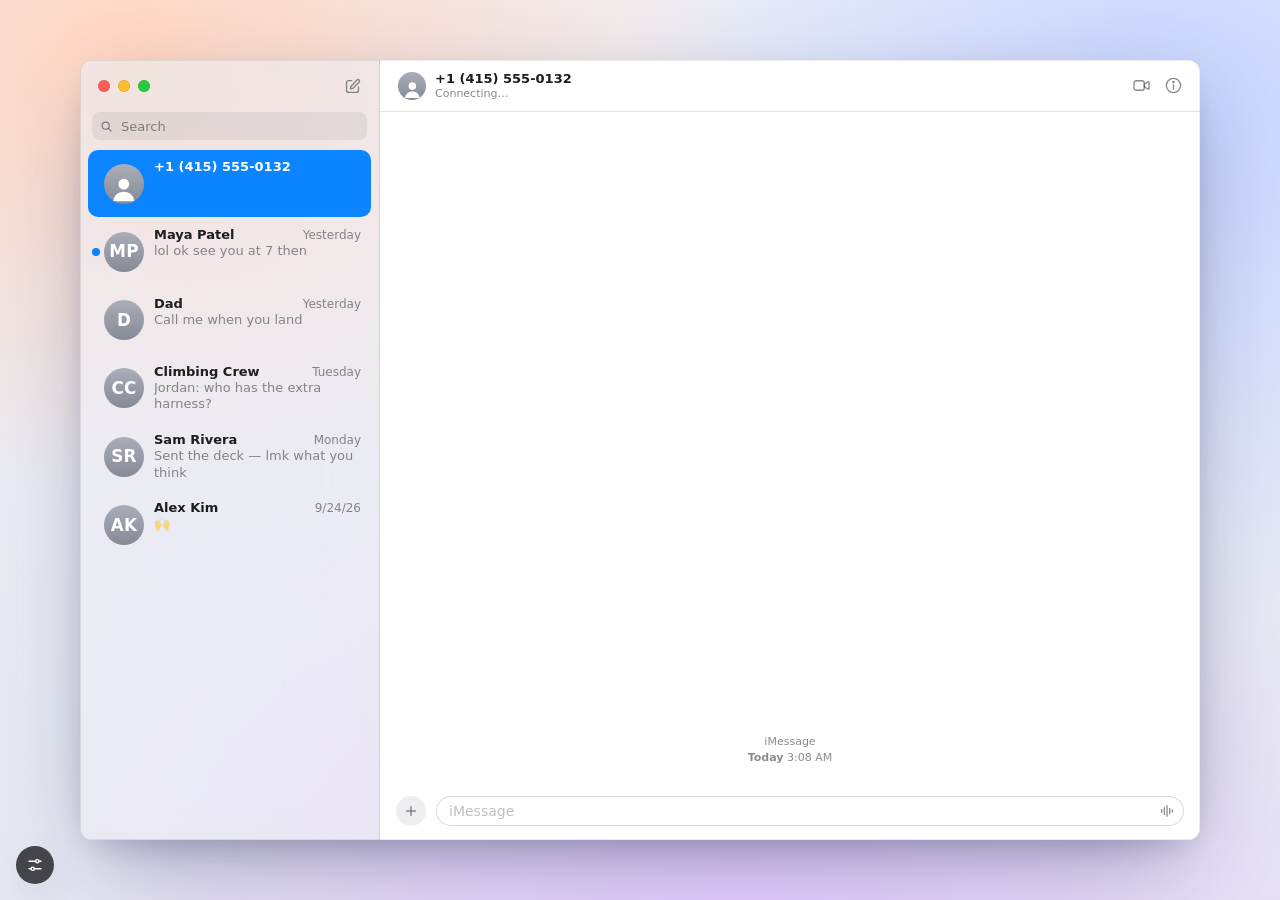
==== web/index.html @ 77796ddd "Add the backend, text chatbot and voice call A FastAPI server now owns the conversation; the page re" ====
<!doctype html>
<html lang="en">
<head>
<meta charset="utf-8">
<meta name="viewport" content="width=device-width, initial-scale=1, viewport-fit=cover, interactive-widget=resizes-content">
<meta name="theme-color" content="#f9f9f9" media="(prefers-color-scheme: light)">
<meta name="theme-color" content="#161618" media="(prefers-color-scheme: dark)">
<meta name="apple-mobile-web-app-capable" content="yes">
<title>Messages</title>
<link rel="stylesheet" href="styles.css">
</head>
<body data-layout="auto">

<svg xmlns="http://www.w3.org/2000/svg" style="display:none">
  <symbol id="i-search" viewBox="0 0 24 24" fill="none" stroke="currentColor" stroke-width="2.2" stroke-linecap="round"><circle cx="10.5" cy="10.5" r="6.5"/><path d="M15.5 15.5 20.5 20.5"/></symbol>
  <symbol id="i-compose" viewBox="0 0 24 24" fill="none" stroke="currentColor" stroke-width="1.7" stroke-linecap="round" stroke-linejoin="round"><path d="M11 4.5H7A2.5 2.5 0 0 0 4.5 7v10A2.5 2.5 0 0 0 7 19.5h10a2.5 2.5 0 0 0 2.5-2.5v-4"/><path d="M17.6 3.9a1.9 1.9 0 0 1 2.7 2.7l-7.6 7.6-3.4.8.8-3.4z"/></symbol>
  <symbol id="i-video" viewBox="0 0 24 24" fill="none" stroke="currentColor" stroke-width="1.7" stroke-linejoin="round"><rect x="2.5" y="6" width="13" height="12" rx="3"/><path d="M15.5 10.4l4.8-2.9c.5-.3 1.2.1 1.2.7v7.6c0 .6-.7 1-1.2.7l-4.8-2.9z"/></symbol>
  <symbol id="i-info" viewBox="0 0 24 24" fill="none" stroke="currentColor" stroke-width="1.7" stroke-linecap="round"><circle cx="12" cy="12" r="9"/><path d="M12 11v5.5"/><circle cx="12" cy="7.7" r=".7" fill="currentColor"/></symbol>
  <symbol id="i-plus" viewBox="0 0 24 24" fill="none" stroke="currentColor" stroke-width="2.2" stroke-linecap="round"><path d="M12 5.5v13M5.5 12h13"/></symbol>
  <symbol id="i-arrow-up" viewBox="0 0 24 24" fill="none" stroke="currentColor" stroke-width="2.8" stroke-linecap="round" stroke-linejoin="round"><path d="M12 19V5.5M6.5 11 12 5.5 17.5 11"/></symbol>
  <symbol id="i-wave" viewBox="0 0 24 24" fill="none" stroke="currentColor" stroke-width="2" stroke-linecap="round"><path d="M4 10v4M8 7v10M12 4v16M16 8v8M20 10.5v3"/></symbol>
  <symbol id="i-mic" viewBox="0 0 24 24" fill="none" stroke="currentColor" stroke-width="1.9" stroke-linecap="round"><rect x="9" y="3" width="6" height="11.5" rx="3"/><path d="M5.5 11.5a6.5 6.5 0 0 0 13 0M12 18v3"/></symbol>
  <symbol id="i-mic-off" viewBox="0 0 24 24" fill="none" stroke="currentColor" stroke-width="1.9" stroke-linecap="round"><rect x="9" y="3" width="6" height="11.5" rx="3"/><path d="M5.5 11.5a6.5 6.5 0 0 0 13 0M12 18v3M4 3.5l16 17"/></symbol>
  <symbol id="i-chev-left" viewBox="0 0 24 24" fill="none" stroke="currentColor" stroke-width="2.6" stroke-linecap="round" stroke-linejoin="round"><path d="M15 4.5 7.5 12l7.5 7.5"/></symbol>
  <symbol id="i-chev-right" viewBox="0 0 24 24" fill="none" stroke="currentColor" stroke-width="3" stroke-linecap="round" stroke-linejoin="round"><path d="M9 5l7 7-7 7"/></symbol>
  <symbol id="i-chev-down" viewBox="0 0 24 24" fill="none" stroke="currentColor" stroke-width="2.6" stroke-linecap="round" stroke-linejoin="round"><path d="M5 9l7 7 7-7"/></symbol>
  <symbol id="i-phone" viewBox="0 0 24 24" fill="currentColor"><path d="M6.62 10.79a15.05 15.05 0 0 0 6.59 6.59l2.2-2.2a1 1 0 0 1 1.02-.24c1.12.37 2.33.57 3.57.57a1 1 0 0 1 1 1V20a1 1 0 0 1-1 1C10.61 21 3 13.39 3 4a1 1 0 0 1 1-1h3.5a1 1 0 0 1 1 1c0 1.25.2 2.45.57 3.57a1 1 0 0 1-.25 1.02l-2.2 2.2z"/></symbol>
  <symbol id="i-person" viewBox="0 0 24 24" fill="currentColor"><circle cx="12" cy="8.2" r="4.4"/><path d="M3.5 22c.4-4.6 4-7.6 8.5-7.6s8.1 3 8.5 7.6z"/></symbol>
  <symbol id="i-keypad" viewBox="0 0 24 24" fill="currentColor"><circle cx="6" cy="4.5" r="1.7"/><circle cx="12" cy="4.5" r="1.7"/><circle cx="18" cy="4.5" r="1.7"/><circle cx="6" cy="10" r="1.7"/><circle cx="12" cy="10" r="1.7"/><circle cx="18" cy="10" r="1.7"/><circle cx="6" cy="15.5" r="1.7"/><circle cx="12" cy="15.5" r="1.7"/><circle cx="18" cy="15.5" r="1.7"/><circle cx="12" cy="21" r="1.7"/></symbol>
  <symbol id="i-speaker" viewBox="0 0 24 24" fill="none" stroke="currentColor" stroke-width="1.9" stroke-linecap="round" stroke-linejoin="round"><path d="M4 9.5h3.2L12 5.5v13l-4.8-4H4z" fill="currentColor"/><path d="M15.5 9a4.2 4.2 0 0 1 0 6M18.2 6.3a8 8 0 0 1 0 11.4"/></symbol>
  <symbol id="i-clock" viewBox="0 0 24 24" fill="none" stroke="currentColor" stroke-width="1.9" stroke-linecap="round"><circle cx="12" cy="12" r="8.5"/><path d="M12 7.5V12l3 2"/></symbol>
  <symbol id="i-bubble" viewBox="0 0 24 24" fill="currentColor"><path d="M12 4c-4.97 0-9 3.36-9 7.5 0 2.36 1.3 4.46 3.34 5.84L5.5 20.5l4.03-1.73c.8.15 1.62.23 2.47.23 4.97 0 9-3.36 9-7.5S16.97 4 12 4z"/></symbol>
  <symbol id="i-mail" viewBox="0 0 24 24" fill="none" stroke="currentColor" stroke-width="1.6" stroke-linejoin="round"><rect x="3" y="5.5" width="18" height="13" rx="2.5"/><path d="M3.8 7.2 12 13l8.2-5.8"/></symbol>
  <symbol id="i-sliders" viewBox="0 0 24 24" fill="none" stroke="currentColor" stroke-width="1.9" stroke-linecap="round"><path d="M4 7h9M17 7h3M4 17h3M11 17h9"/><circle cx="15" cy="7" r="2.2"/><circle cx="9" cy="17" r="2.2"/></symbol>
</svg>

<div class="stage">

  <!-- ───────────────────────── macOS ───────────────────────── -->
  <section class="mac" aria-label="Messages for Mac">
    <div class="mac-window">
      <aside class="sidebar">
        <div class="sidebar-bar">
          <div class="traffic" aria-hidden="true"><i></i><i></i><i></i></div>
          <button class="ghost-btn" aria-label="New message"><svg><use href="#i-compose"/></svg></button>
        </div>
        <label class="search">
          <svg><use href="#i-search"/></svg>
          <input type="search" placeholder="Search" aria-label="Search">
        </label>
        <nav class="convos" data-convos></nav>
      </aside>

      <main class="chat">
        <header class="chat-bar">
          <div class="chat-who">
            <span class="avatar sm" data-contact-avatar></span>
            <div class="who-text">
              <span class="who-name" data-contact-name></span>
              <span class="who-sub">iMessage</span>
            </div>
          </div>
          <div class="chat-actions">
            <button class="call-chip" data-call-chip hidden><svg><use href="#i-phone"/></svg><span data-call-timer>0:00</span></button>
            <button class="ghost-btn" data-action="call-out" aria-label="FaceTime Audio"><svg><use href="#i-video"/></svg></button>
            <button class="ghost-btn" aria-label="Details"><svg><use href="#i-info"/></svg></button>
          </div>
        </header>

        <div class="thread" data-thread role="log" aria-live="polite"></div>

        <form class="composer mac-composer" data-composer>
          <button type="button" class="round" aria-label="Apps"><svg><use href="#i-plus"/></svg></button>
          <div class="field">
            <input data-input placeholder="iMessage" autocomplete="off" enterkeyhint="send" aria-label="Message">
            <button class="send" aria-label="Send"><svg><use href="#i-arrow-up"/></svg></button>
            <span class="mic" aria-hidden="true"><svg><use href="#i-wave"/></svg></span>
          </div>
        </form>
      </main>

      <!-- macOS call HUD -->
      <div class="mac-call" data-mac-call data-state="idle" data-view="ringing">
        <div class="mc-row">
          <span class="mc-av"><span class="avatar md" data-contact-avatar></span></span>
          <div class="mc-text">
            <div class="mc-name" data-contact-name></div>
            <div class="mc-sub"><span class="voice active-only" aria-hidden="true"><i></i><i></i><i></i><i></i><i></i></span><span data-call-sub data-ringing="Incoming audio call…"></span></div>
          </div>
          <div class="mc-ctrls active-only">
            <button class="mc-circle" data-action="mute" aria-label="Mute"><svg><use href="#i-mic-off"/></svg></button>
            <button class="mc-circle red" data-action="end" aria-label="End call"><svg class="rot"><use href="#i-phone"/></svg></button>
          </div>
        </div>
        <div class="mc-caption active-only" data-caption></div>
        <div class="mc-actions ringing-only">
          <button class="pill red" data-action="decline"><svg class="rot"><use href="#i-phone"/></svg>Decline</button>
          <button class="pill green" data-action="accept"><svg><use href="#i-phone"/></svg>Accept</button>
        </div>
      </div>
    </div>
  </section>

  <!-- ───────────────────────── iPhone ───────────────────────── -->
  <section class="ios" aria-label="Messages for iPhone">
    <div class="phone">
      <div class="island" data-action="restore" aria-label="Return to call">
        <svg><use href="#i-phone"/></svg><span data-call-timer></span>
      </div>

      <div class="statusbar" aria-hidden="true">
        <span data-clock>9:41</span>
        <span class="sb-icons">
          <svg width="18" height="12" viewBox="0 0 18 12" fill="currentColor"><rect x="0" y="8" width="3" height="4" rx="1"/><rect x="5" y="5.5" width="3" height="6.5" rx="1"/><rect x="10" y="3" width="3" height="9" rx="1"/><rect x="15" y="0" width="3" height="12" rx="1"/></svg>
          <svg width="16" height="12" viewBox="0 0 16 12" fill="currentColor"><path d="M8 2.3c2.3 0 4.4.9 6 2.3l1.2-1.2A10.2 10.2 0 0 0 8 .6 10.2 10.2 0 0 0 .8 3.4L2 4.6a8.6 8.6 0 0 1 6-2.3z"/><path d="M8 5.7c1.4 0 2.6.5 3.6 1.3l1.2-1.2A7 7 0 0 0 8 4a7 7 0 0 0-4.8 1.8L4.4 7c1-.8 2.2-1.3 3.6-1.3z"/><path d="M8 9c.6 0 1.1.2 1.5.6L8 11.2 6.5 9.6C6.9 9.2 7.4 9 8 9z"/></svg>
          <svg width="27" height="13" viewBox="0 0 27 13"><rect x=".5" y=".5" width="23" height="12" rx="3.8" fill="none" stroke="currentColor" opacity=".4"/><rect x="2" y="2" width="18" height="9" rx="2.4" fill="currentColor"/><path d="M25 4.5v4c.8-.3 1.3-1.1 1.3-2s-.5-1.7-1.3-2z" fill="currentColor" opacity=".45"/></svg>
        </span>
      </div>

      <div class="thread" data-thread role="log" aria-live="polite"></div>

      <div class="ios-top">
        <header class="ios-nav">
          <button class="nav-back" aria-label="Back"><svg><use href="#i-chev-left"/></svg><span class="badge">1</span></button>
          <div class="nav-contact">
            <span class="avatar lg" data-contact-avatar></span>
            <span class="nav-name"><span data-contact-name></span><svg><use href="#i-chev-right"/></svg></span>
          </div>
          <button class="nav-video" data-action="call-out" aria-label="FaceTime"><svg><use href="#i-video"/></svg></button>
        </header>
        <button class="call-banner" data-call-banner data-action="restore" hidden>Touch to return to call · <span data-call-timer></span></button>
      </div>

      <div class="ios-bottom">
        <form class="composer ios-composer" data-composer>
          <button type="button" class="round" aria-label="Apps"><svg><use href="#i-plus"/></svg></button>
          <div class="field">
            <input data-input placeholder="iMessage" autocomplete="off" enterkeyhint="send" aria-label="Message">
            <button class="send" aria-label="Send"><svg><use href="#i-arrow-up"/></svg></button>
            <span class="mic" aria-hidden="true"><svg><use href="#i-mic"/></svg></span>
          </div>
        </form>
      </div>
      <div class="home-ind" aria-hidden="true"></div>

      <!-- iOS call screen -->
      <div class="ios-call" data-ios-call data-state="idle" data-view="ringing">
        <div class="ic-bg" aria-hidden="true"></div>
        <button class="ic-min active-only" data-action="minimize" aria-label="Back to Messages"><svg><use href="#i-chev-down"/></svg></button>

        <div class="ic-head">
          <div class="ic-sub" data-call-sub data-ringing="mobile"></div>
          <div class="ic-name" data-contact-name></div>
        </div>
        <div class="ic-avatar"><span class="avatar xl" data-contact-avatar></span></div>
        <div class="ic-caption active-only">
          <span class="voice" aria-hidden="true"><i></i><i></i><i></i><i></i><i></i></span>
          <p data-caption></p>
        </div>
        <div class="ic-spacer"></div>

        <div class="ringing-only ic-ring">
          <div class="ic-mini">
            <button type="button"><svg><use href="#i-clock"/></svg>Remind Me</button>
            <button type="button" data-action="decline-text"><svg><use href="#i-bubble"/></svg>Message</button>
          </div>
          <div class="ic-answer">
            <div class="ic-key"><button class="red" data-action="decline" aria-label="Decline"><svg class="rot"><use href="#i-phone"/></svg></button>Decline</div>
            <div class="ic-key"><button class="green" data-action="accept" aria-label="Accept"><svg><use href="#i-phone"/></svg></button>Accept</div>
          </div>
        </div>

        <div class="ic-grid active-only">
          <div class="ic-key"><button type="button"><svg><use href="#i-speaker"/></svg></button>audio</div>
          <div class="ic-key"><button type="button"><svg><use href="#i-video"/></svg></button>FaceTime</div>
          <div class="ic-key"><button type="button" data-action="mute"><svg><use href="#i-mic-off"/></svg></button>mute</div>
          <div class="ic-key"><button type="button"><svg><use href="#i-plus"/></svg></button>add</div>
          <div class="ic-key"><button type="button" class="red" data-action="end" aria-label="End call"><svg class="rot"><use href="#i-phone"/></svg></button>end</div>
          <div class="ic-key"><button type="button"><svg><use href="#i-keypad"/></svg></button>keypad</div>
        </div>
      </div>
    </div>
  </section>
</div>

<!-- Shell controls (dev only) -->
<div class="dev" data-dev>
  <button class="dev-toggle" data-action="dev-toggle" aria-label="Shell controls"><svg><use href="#i-sliders"/></svg></button>
  <div class="dev-panel">
    <div class="dev-title">Shell controls</div>
    <div class="dev-group">
      <div class="dev-label">Agent</div>
      <div class="dev-btns">
        <button class="chip" data-action="dev-msg">Message</button>
        <button class="chip" data-action="dev-typing">Typing</button>
        <button class="chip" data-action="dev-card">Gmail link</button>
        <button class="chip" data-action="dev-ring">Call me</button>
      </div>
    </div>
    <div class="dev-group">
      <div class="dev-label">Layout</div>
      <div class="seg" data-seg="layout">
        <button data-action="layout" data-value="auto">Auto</button>
        <button data-action="layout" data-value="mac">Mac</button>
        <button data-action="layout" data-value="iphone">iPhone</button>
      </div>
    </div>
    <div class="dev-group">
      <div class="dev-label">Appearance</div>
      <div class="seg" data-seg="theme">
        <button data-action="theme" data-value="auto">Auto</button>
        <button data-action="theme" data-value="light">Light</button>
        <button data-action="theme" data-value="dark">Dark</button>
      </div>
    </div>
    <button class="chip wide" data-action="dev-reset">Restart onboarding</button>
  </div>
</div>

<audio data-remote-audio autoplay playsinline hidden></audio>
<script src="app.js"></script>
</body>
</html>
---- web/styles.css ----
/* ─────────────────────────────────────────────────────────────
   Tokens
   ───────────────────────────────────────────────────────────── */
:root {
  color-scheme: light;
  --blue: #0a84ff;
  --bubble-out: linear-gradient(180deg, #2c96ff 0%, #0a7cff 100%);
  --bubble-out-solid: #0a7cff;
  --green: #34c759;
  --red: #ff3b30;

  --text: #1d1d1f;
  --text-2: rgba(60, 60, 67, .6);
  --text-3: rgba(60, 60, 67, .32);
  --sep: rgba(60, 60, 67, .14);
  --fill: rgba(118, 118, 128, .12);
  --icon: rgba(60, 60, 67, .6);

  --thread-mac: #ffffff;
  --thread-ios: #ffffff;
  --bubble-in-mac: #e9e9eb;
  --bubble-in-ios: #e9e9eb;
  --bubble-in-text: #000;

  --sidebar: rgba(236, 236, 241, .66);
  --chrome: rgba(249, 249, 249, .84);
  --field: #ffffff;
  --field-line: rgba(60, 60, 67, .2);
  --hud: rgba(248, 248, 250, .76);
  --hud-edge: rgba(0, 0, 0, .14);
  --window-edge: rgba(0, 0, 0, .16);
  --card-art: radial-gradient(120% 90% at 20% 10%, #ffffff 0%, transparent 60%), linear-gradient(140deg, #e8efff, #d6e1ff);
  --card-ink: #3456d6;

  --wall:
    radial-gradient(1100px 760px at 10% 6%, #ffd6c2 0%, transparent 58%),
    radial-gradient(1000px 900px at 92% 14%, #c6d3ff 0%, transparent 56%),
    radial-gradient(1200px 900px at 58% 104%, #e4ccff 0%, transparent 60%),
    linear-gradient(180deg, #eef0f7, #e6e8f2);
  --shadow-window: 0 32px 90px -24px rgba(24, 32, 72, .42), 0 12px 32px -14px rgba(24, 32, 72, .26);
}

:root[data-theme="dark"] {
  color-scheme: dark;
  --text: #f5f5f7;
  --text-2: rgba(235, 235, 245, .58);
  --text-3: rgba(235, 235, 245, .3);
  --sep: rgba(255, 255, 255, .1);
  --fill: rgba(118, 118, 128, .26);
  --icon: rgba(235, 235, 245, .6);
  --thread-mac: #1e1e20;
  --thread-ios: #000000;
  --bubble-in-mac: #3a3a3c;
  --bubble-in-ios: #262628;
  --bubble-in-text: #fff;
  --sidebar: rgba(38, 38, 42, .58);
  --chrome: rgba(22, 22, 24, .84);
  --field: rgba(255, 255, 255, .03);
  --field-line: rgba(255, 255, 255, .16);
  --hud: rgba(44, 44, 48, .72);
  --hud-edge: rgba(255, 255, 255, .12);
  --window-edge: rgba(255, 255, 255, .12);
  --card-art: radial-gradient(120% 90% at 20% 10%, rgba(255,255,255,.12) 0%, transparent 60%), linear-gradient(140deg, #26305a, #1a2044);
  --card-ink: #a9bcff;
  --wall:
    radial-gradient(1100px 760px at 10% 6%, #3b2150 0%, transparent 58%),
    radial-gradient(1000px 900px at 92% 14%, #142a52 0%, transparent 56%),
    radial-gradient(1200px 900px at 58% 104%, #2a1640 0%, transparent 60%),
    #0b0c13;
  --shadow-window: 0 32px 90px -20px rgba(0, 0, 0, .7), 0 12px 32px -14px rgba(0, 0, 0, .5);
}
@media (prefers-color-scheme: dark) {
  :root:not([data-theme="light"]) {
    color-scheme: dark;
    --text: #f5f5f7;
    --text-2: rgba(235, 235, 245, .58);
    --text-3: rgba(235, 235, 245, .3);
    --sep: rgba(255, 255, 255, .1);
    --fill: rgba(118, 118, 128, .26);
    --icon: rgba(235, 235, 245, .6);
    --thread-mac: #1e1e20;
    --thread-ios: #000000;
    --bubble-in-mac: #3a3a3c;
    --bubble-in-ios: #262628;
    --bubble-in-text: #fff;
    --sidebar: rgba(38, 38, 42, .58);
    --chrome: rgba(22, 22, 24, .84);
    --field: rgba(255, 255, 255, .03);
    --field-line: rgba(255, 255, 255, .16);
    --hud: rgba(44, 44, 48, .72);
    --hud-edge: rgba(255, 255, 255, .12);
    --window-edge: rgba(255, 255, 255, .12);
    --card-art: radial-gradient(120% 90% at 20% 10%, rgba(255,255,255,.12) 0%, transparent 60%), linear-gradient(140deg, #26305a, #1a2044);
    --card-ink: #a9bcff;
    --wall:
      radial-gradient(1100px 760px at 10% 6%, #3b2150 0%, transparent 58%),
      radial-gradient(1000px 900px at 92% 14%, #142a52 0%, transparent 56%),
      radial-gradient(1200px 900px at 58% 104%, #2a1640 0%, transparent 60%),
      #0b0c13;
    --shadow-window: 0 32px 90px -20px rgba(0, 0, 0, .7), 0 12px 32px -14px rgba(0, 0, 0, .5);
  }
}

.mac { --thread: var(--thread-mac); --bubble-in: var(--bubble-in-mac); }
.ios { --thread: var(--thread-ios); --bubble-in: var(--bubble-in-ios); }

/* ─────────────────────────────────────────────────────────────
   Base
   ───────────────────────────────────────────────────────────── */
*, *::before, *::after { box-sizing: border-box; }
html, body { margin: 0; height: 100%; }
body {
  font-family: -apple-system, BlinkMacSystemFont, "SF Pro Text", "SF Pro", system-ui, "Helvetica Neue", Arial, sans-serif;
  -webkit-font-smoothing: antialiased;
  -webkit-tap-highlight-color: transparent;
  color: var(--text);
  background: var(--wall);
  background-color: #eef0f7;
  overflow: hidden;
}
:root[data-theme="dark"] body { background-color: #0b0c13; }
@media (prefers-color-scheme: dark) { :root:not([data-theme="light"]) body { background-color: #0b0c13; } }

button { font: inherit; color: inherit; background: none; border: 0; padding: 0; cursor: pointer; }
input { font: inherit; color: inherit; }
svg { display: block; }
[hidden] { display: none !important; }

.stage { position: fixed; inset: 0; }
.mac, .ios { display: none; width: 100%; height: 100%; }

@media (min-width: 860px) { body[data-layout="auto"] .mac { display: grid; } }
@media (max-width: 859.98px) { body[data-layout="auto"] .ios { display: flex; } }
body[data-layout="mac"] .mac { display: grid; }
body[data-layout="iphone"] .ios { display: flex; }

/* ─────────────────────────────────────────────────────────────
   Avatars
   ───────────────────────────────────────────────────────────── */
.avatar {
  --s: 42px;
  width: var(--s); height: var(--s);
  flex: none;
  border-radius: 50%;
  display: grid; place-items: center;
  overflow: hidden;
  background: linear-gradient(180deg, #a9aeb9, #858a96);
  color: #fff;
  font-weight: 600;
  font-size: calc(var(--s) * .42);
  line-height: 1;
  letter-spacing: .01em;
  user-select: none;
}
.avatar svg { width: 74%; height: 74%; margin-top: 26%; }
.avatar.agent {
  background:
    radial-gradient(90% 70% at 30% 20%, rgba(255,255,255,.35), transparent 60%),
    linear-gradient(155deg, #9a7dff 0%, #5b5bf5 48%, #2c3bd0 100%);
  text-shadow: 0 1px 2px rgba(20, 20, 80, .25);
}
.avatar.sm { --s: 28px; }
.avatar.md { --s: 40px; }
.avatar.lg { --s: 50px; }
.avatar.xl { --s: 116px; }
.avatar.pop { animation: avpop .7s cubic-bezier(.2, .9, .3, 1.35); }
@keyframes avpop {
  0% { transform: scale(.55); filter: blur(6px); opacity: .4; }
  100% { transform: none; filter: none; opacity: 1; }
}

/* ─────────────────────────────────────────────────────────────
   Thread + bubbles (shared)
   ───────────────────────────────────────────────────────────── */
.thread {
  overflow-y: auto;
  overflow-x: hidden;
  overscroll-behavior: contain;
  display: flex;
  flex-direction: column;
  background: var(--thread);
}
.thread::before { content: ""; flex: 1 1 auto; }
.thread > * { flex-shrink: 0; }

.stamp { text-align: center; font-size: 11px; color: var(--text-2); margin: 8px 0 12px; line-height: 1.45; }
.stamp b { font-weight: 600; }
.event { text-align: center; font-size: 11px; color: var(--text-2); margin: 14px 0 6px; }
.event b { font-weight: 600; color: var(--text); }
.event.enter { animation: fadein .4s ease both; }

.msg { display: flex; margin-top: 2px; }
.msg.first { margin-top: 10px; }
.msg.out { justify-content: flex-end; }

.bubble {
  position: relative;
  z-index: 0;
  max-width: min(75%, 34rem);
  border-radius: 18px;
  overflow-wrap: anywhere;
  white-space: pre-wrap;
  background: var(--bubble-in);
  color: var(--bubble-in-text);
}
.msg.out .bubble { background: var(--bubble-out); color: #fff; }

/* The classic tail: a coloured nub, clipped by a thread-coloured mask. */
.msg.last .bubble::before,
.msg.last .bubble::after { content: ""; position: absolute; bottom: 0; height: 20px; z-index: -1; }
.msg.in.last .bubble::before { left: -7px; width: 20px; background: var(--bubble-in); border-bottom-right-radius: 16px; }
.msg.in.last .bubble::after { left: -26px; width: 26px; background: var(--thread); border-bottom-right-radius: 10px; }
.msg.out.last .bubble::before { right: -7px; width: 20px; background: var(--bubble-out-solid); border-bottom-left-radius: 16px; }
.msg.out.last .bubble::after { right: -26px; width: 26px; background: var(--thread); border-bottom-left-radius: 10px; }

/* Typing indicator — thought-bubble tail instead of the nub. */
.bubble.typing { display: flex; gap: 4px; align-items: center; }
.bubble.typing i { width: 7px; height: 7px; border-radius: 50%; background: var(--text-3); animation: blink 1.3s infinite ease-in-out; }
.bubble.typing i:nth-child(2) { animation-delay: .18s; }
.bubble.typing i:nth-child(3) { animation-delay: .36s; }
.msg.in.last.typing .bubble::before { left: -3px; bottom: -3px; width: 13px; height: 13px; border-radius: 50%; background: var(--bubble-in); }
.msg.in.last.typing .bubble::after { left: -9px; bottom: -9px; width: 6px; height: 6px; border-radius: 50%; background: var(--bubble-in); }
@keyframes blink { 0%, 60%, 100% { opacity: .35; transform: none; } 30% { opacity: 1; transform: translateY(-2px); } }

/* Big emoji */
.bubble.jumbo { background: none !important; font-size: 2.6em; line-height: 1.1; padding: 0 2px !important; }
.msg .bubble.jumbo::before, .msg .bubble.jumbo::after { display: none; }

/* Link card */
.bubble.card {
  display: block; padding: 0 !important; overflow: hidden;
  width: min(264px, 75%); text-decoration: none; cursor: pointer;
  transition: transform .15s ease;
}
.bubble.card:active { transform: scale(.98); }
.msg .bubble.card::before, .msg .bubble.card::after { display: none; }
.card-art { height: 124px; display: grid; place-items: center; background: var(--card-art); color: var(--card-ink); }
.card-art svg { width: 46px; height: 46px; }
.card-meta { padding: 9px 13px 11px; }
.card-title { font-weight: 600; font-size: .9em; }
.card-sub { font-size: .78em; color: var(--text-2); margin-top: 2px; }

/* Call record */
.bubble.callrec { display: flex; align-items: center; gap: 10px; cursor: pointer; }
.cr-icon { width: 32px; height: 32px; border-radius: 50%; background: var(--green); color: #fff; display: grid; place-items: center; flex: none; }
.cr-icon svg { width: 17px; height: 17px; }
.callrec.missed .cr-icon, .callrec.declined .cr-icon { background: var(--red); }
.cr-text { display: flex; flex-direction: column; line-height: 1.22; white-space: nowrap; }
.cr-text b { font-weight: 600; }
.cr-text small { font-size: .8em; color: var(--text-2); font-variant-numeric: tabular-nums; }

.receipt { align-self: flex-end; font-size: 11px; color: var(--text-2); margin: 3px 4px 0 0; font-weight: 500; }
.receipt b { font-weight: 600; }

.msg.enter .bubble { animation: pop .38s cubic-bezier(.2, .9, .3, 1.18) both; }
.msg.enter.in .bubble { transform-origin: 0 100%; }
.msg.enter.out .bubble { transform-origin: 100% 100%; }
@keyframes pop { from { transform: scale(.55) translateY(12px); opacity: 0; } to { transform: none; opacity: 1; } }
@keyframes fadein { from { opacity: 0; transform: translateY(4px); } to { opacity: 1; transform: none; } }

.rot { transform: rotate(135deg); }

/* Voice activity bars */
.voice { display: inline-flex; gap: 3px; align-items: center; height: 16px; }
.voice i { width: 3px; height: 100%; border-radius: 2px; background: currentColor; transform: scaleY(.3); transition: transform .3s; }
.voice i:nth-child(2) { animation-delay: -.25s; }
.voice i:nth-child(3) { animation-delay: -.5s; }
.voice i:nth-child(4) { animation-delay: -.12s; }
.voice i:nth-child(5) { animation-delay: -.38s; }
@keyframes vb { 0%, 100% { transform: scaleY(.25); } 50% { transform: scaleY(1); } }
/* Bars only move while the agent is actually talking. */
.speaking .voice i { animation-name: vb; animation-duration: 1s; animation-timing-function: ease-in-out; animation-iteration-count: infinite; }
[data-caption][data-role="user"] { opacity: .62; font-style: italic; }

/* Composer (shared) */
.composer { display: flex; align-items: flex-end; }
.composer .round { flex: none; border-radius: 50%; background: var(--fill); color: var(--icon); display: grid; place-items: center; }
.field {
  flex: 1; min-width: 0;
  display: flex; align-items: center;
  border: 1px solid var(--field-line);
  background: var(--field);
  transition: border-color .2s;
}
.field input { flex: 1; min-width: 0; border: 0; outline: 0; background: none; }
.field input::placeholder { color: var(--text-3); }
.field .send { display: none; place-items: center; flex: none; border-radius: 50%; background: var(--blue); color: #fff; animation: pop .22s cubic-bezier(.2, .9, .3, 1.3); }
.field .mic { display: grid; place-items: center; flex: none; color: var(--icon); }
.field.has-text .send { display: grid; }
.field.has-text .mic { display: none; }

/* ─────────────────────────────────────────────────────────────
   macOS
   ───────────────────────────────────────────────────────────── */
.mac { place-items: center; padding: 40px; }
.mac-window {
  position: relative;
  width: min(1120px, 100%);
  height: min(780px, 100%);
  display: grid;
  grid-template-columns: 300px 1fr;
  border-radius: 12px;
  overflow: hidden;
  box-shadow: var(--shadow-window);
  animation: rise .7s cubic-bezier(.2, .9, .25, 1) both;
}
.mac-window::after {
  content: ""; position: absolute; inset: 0; border-radius: inherit;
  box-shadow: inset 0 0 0 .5px var(--window-edge); pointer-events: none; z-index: 40;
}
@keyframes rise { from { opacity: 0; transform: translateY(18px) scale(.985); } to { opacity: 1; transform: none; } }

.sidebar {
  display: flex; flex-direction: column; min-height: 0;
  background: var(--sidebar);
  -webkit-backdrop-filter: blur(40px) saturate(1.7);
  backdrop-filter: blur(40px) saturate(1.7);
  border-right: .5px solid var(--sep);
}
.sidebar-bar { height: 52px; flex: none; display: flex; align-items: center; justify-content: space-between; padding: 0 12px 0 18px; }
.traffic { display: flex; gap: 8px; }
.traffic i { width: 12px; height: 12px; border-radius: 50%; box-shadow: inset 0 0 0 .5px rgba(0, 0, 0, .14); }
.traffic i:nth-child(1) { background: #ff5f57; }
.traffic i:nth-child(2) { background: #febc2e; }
.traffic i:nth-child(3) { background: #28c840; }

.ghost-btn { width: 30px; height: 28px; border-radius: 6px; display: grid; place-items: center; color: var(--icon); transition: background .15s; }
.ghost-btn:hover { background: var(--fill); }
.ghost-btn svg { width: 19px; height: 19px; }

.search {
  margin: 0 12px 10px; height: 28px; flex: none;
  display: flex; align-items: center; gap: 6px; padding: 0 8px;
  border-radius: 8px; background: var(--fill); color: var(--text-2);
}
.search svg { width: 13px; height: 13px; flex: none; }
.search input { flex: 1; min-width: 0; border: 0; outline: 0; background: none; font-size: 13px; }
.search input::placeholder { color: var(--text-2); }
.search input::-webkit-search-decoration { -webkit-appearance: none; }

.convos { flex: 1; min-height: 0; overflow-y: auto; padding: 0 8px 10px; }
.convo {
  position: relative; width: 100%;
  display: grid; grid-template-columns: 40px 1fr; gap: 10px; align-items: center;
  padding: 9px 10px 9px 16px; border-radius: 10px; text-align: left;
}
.convo + .convo { margin-top: 1px; }
.convo:not(.active):hover { background: var(--fill); }
.convo.active { background: var(--blue); color: #fff; }
.convo.active .convo-time, .convo.active .convo-prev { color: rgba(255, 255, 255, .82); }
.convo-body { min-width: 0; }
.convo-top { display: flex; justify-content: space-between; align-items: baseline; gap: 8px; }
.convo-name { font-size: 13px; font-weight: 600; white-space: nowrap; overflow: hidden; text-overflow: ellipsis; }
.convo-time { font-size: 12px; color: var(--text-2); flex: none; }
.convo-prev {
  font-size: 13px; color: var(--text-2); line-height: 1.28; margin-top: 1px;
  display: -webkit-box; -webkit-line-clamp: 2; -webkit-box-orient: vertical; overflow: hidden;
  min-height: 2.56em;
}
.convo .unread { position: absolute; left: 4px; top: 50%; width: 8px; height: 8px; margin-top: -4px; border-radius: 50%; background: var(--blue); }

.chat { display: flex; flex-direction: column; min-width: 0; min-height: 0; background: var(--thread); }
.chat-bar {
  height: 52px; flex: none;
  display: flex; align-items: center; justify-content: space-between;
  padding: 0 12px 0 18px; border-bottom: .5px solid var(--sep);
}
.chat-who { display: flex; align-items: center; gap: 9px; min-width: 0; }
.who-text { display: flex; flex-direction: column; line-height: 1.2; min-width: 0; }
.who-name { font-size: 13px; font-weight: 600; white-space: nowrap; overflow: hidden; text-overflow: ellipsis; }
.who-sub { font-size: 11px; color: var(--text-2); }
.chat-actions { display: flex; align-items: center; gap: 2px; }
.call-chip {
  display: flex; align-items: center; gap: 5px; height: 22px; padding: 0 9px; margin-right: 6px;
  border-radius: 11px; background: var(--green); color: #fff;
  font-size: 12px; font-weight: 600; font-variant-numeric: tabular-nums;
  animation: fadein .3s ease both;
}
.call-chip svg { width: 11px; height: 11px; }

.mac .thread { flex: 1; min-height: 0; padding: 6px 20px 10px; }
.mac .bubble { font-size: 14px; line-height: 1.32; padding: 6px 12px; border-radius: 17px; }
.mac .bubble.typing { padding: 10px 12px; }
.mac .bubble.callrec { padding: 7px 14px 7px 7px; }
.mac .thread::-webkit-scrollbar { width: 11px; }
.mac .thread::-webkit-scrollbar-thumb { background: rgba(128, 128, 128, .38); border-radius: 10px; border: 3px solid transparent; background-clip: content-box; }

.mac-composer { gap: 10px; padding: 8px 16px 14px; flex: none; }
.mac-composer .round { width: 30px; height: 30px; }
.mac-composer .round svg { width: 16px; height: 16px; }
.mac-composer .field { min-height: 30px; border-radius: 16px; padding: 0 4px 0 12px; }
.mac-composer .field:focus-within { border-color: rgba(10, 132, 255, .5); }
.mac-composer input { font-size: 14px; padding: 5px 0; }
.mac-composer .send { width: 22px; height: 22px; }
.mac-composer .send svg { width: 13px; height: 13px; }
.mac-composer .mic { width: 24px; height: 22px; }
.mac-composer .mic svg { width: 16px; height: 16px; }

/* macOS call HUD */
.mac-call {
  position: absolute; top: 12px; right: 12px; z-index: 30;
  width: 340px; padding: 12px;
  border-radius: 16px;
  background: var(--hud);
  -webkit-backdrop-filter: blur(30px) saturate(1.8);
  backdrop-filter: blur(30px) saturate(1.8);
  box-shadow: 0 0 0 .5px var(--hud-edge), 0 24px 60px -16px rgba(0, 0, 0, .42);
  transform: translate3d(calc(100% + 24px), 0, 0); opacity: 0; visibility: hidden;
  transition: transform .5s cubic-bezier(.22, .9, .24, 1), opacity .3s, visibility 0s linear .5s;
}
.mac-call[data-state="ringing"], .mac-call[data-state="active"] {
  transform: none; opacity: 1; visibility: visible;
  transition: transform .5s cubic-bezier(.22, .9, .24, 1), opacity .3s, visibility 0s;
}
.mac-call:not([data-view="ringing"]) .ringing-only,
.mac-call:not([data-view="active"]) .active-only { display: none !important; }
.mc-row { display: flex; align-items: center; gap: 11px; }
.mc-av { position: relative; border-radius: 50%; }
.mac-call[data-state="ringing"] .mc-av { animation: halo 1.6s ease-out infinite; }
@keyframes halo { 0% { box-shadow: 0 0 0 0 rgba(52, 199, 89, .55); } 100% { box-shadow: 0 0 0 12px rgba(52, 199, 89, 0); } }
.mc-text { flex: 1; min-width: 0; }
.mc-name { font-size: 13px; font-weight: 600; white-space: nowrap; overflow: hidden; text-overflow: ellipsis; }
.mc-sub { display: flex; align-items: center; gap: 6px; font-size: 12px; color: var(--text-2); font-variant-numeric: tabular-nums; margin-top: 1px; }
.mc-sub .voice { height: 11px; color: var(--green); gap: 2px; }
.mc-sub .voice i { width: 2px; }
.mc-ctrls { display: flex; gap: 8px; }
.mc-circle { width: 34px; height: 34px; border-radius: 50%; background: var(--fill); color: var(--text); display: grid; place-items: center; transition: background .2s, color .2s, transform .12s; }
.mc-circle:active { transform: scale(.92); }
.mc-circle svg { width: 16px; height: 16px; }
.mc-circle.red { background: var(--red); color: #fff; }
.mc-circle.on { background: var(--text); color: var(--thread-mac); }
.mc-caption { margin-top: 11px; padding: 9px 11px; border-radius: 10px; background: var(--fill); font-size: 13px; line-height: 1.38; min-height: 38px; }
.mc-caption:empty { display: none; }
.mc-actions { display: flex; gap: 8px; margin-top: 12px; }
.pill { flex: 1; height: 30px; border-radius: 8px; color: #fff; font-size: 13px; font-weight: 600; display: flex; align-items: center; justify-content: center; gap: 6px; transition: filter .15s; }
.pill:hover { filter: brightness(1.06); }
.pill svg { width: 14px; height: 14px; }
.pill.red { background: var(--red); }
.pill.green { background: var(--green); }

@media (max-width: 720px) {
  .mac { padding: 16px; }
  .mac-window { grid-template-columns: 1fr; }
  .sidebar { display: none; }
  .mac-call { left: 12px; width: auto; }
}

/* ─────────────────────────────────────────────────────────────
   iPhone
   ───────────────────────────────────────────────────────────── */
.ios { align-items: center; justify-content: center; }
.phone {
  position: relative;
  width: 100%; height: 100%;
  overflow: hidden;
  background: var(--thread);
  isolation: isolate;
}

.ios .thread {
  position: absolute; inset: 0;
  padding: calc(var(--top-h, 110px) + 4px) 14px calc(var(--bot-h, 56px) + 10px);
  scrollbar-width: none;
}
.ios .thread::-webkit-scrollbar { display: none; }
.ios .bubble { font-size: 17px; line-height: 1.29; padding: 7px 13px; border-radius: 19px; }
.ios .bubble.typing { padding: 12px 14px; }
.ios .bubble.callrec { padding: 8px 16px 8px 8px; }

.ios-top, .ios-bottom {
  position: absolute; left: 0; right: 0; z-index: 10;
  background: var(--chrome);
  -webkit-backdrop-filter: blur(24px) saturate(1.8);
  backdrop-filter: blur(24px) saturate(1.8);
}
.ios-top { top: 0; padding-top: env(safe-area-inset-top); border-bottom: .5px solid var(--sep); }
.ios-bottom { bottom: 0; padding-bottom: env(safe-area-inset-bottom); }

.ios-nav { display: grid; grid-template-columns: 1fr auto 1fr; align-items: center; padding: 4px 6px 8px; }
.nav-back { justify-self: start; display: flex; align-items: center; color: var(--blue); height: 44px; padding-right: 8px; }
.nav-back svg { width: 28px; height: 28px; }
.badge { min-width: 21px; height: 21px; padding: 0 6px; margin-left: -3px; border-radius: 11px; background: var(--blue); color: #fff; font-size: 13px; font-weight: 600; display: grid; place-items: center; }
.nav-contact { display: flex; flex-direction: column; align-items: center; gap: 4px; padding-top: 2px; cursor: pointer; }
.nav-name { display: flex; align-items: center; gap: 2px; font-size: 11.5px; max-width: 190px; }
.nav-name > span { white-space: nowrap; overflow: hidden; text-overflow: ellipsis; }
.nav-name svg { width: 9px; height: 9px; color: var(--text-3); flex: none; }
.nav-video { justify-self: end; width: 44px; height: 44px; display: grid; place-items: center; color: var(--blue); }
.nav-video svg { width: 28px; height: 28px; }

.call-banner {
  display: flex; align-items: center; justify-content: center; gap: 4px;
  width: 100%; height: 30px;
  background: var(--green); color: #fff;
  font-size: 13px; font-weight: 600; font-variant-numeric: tabular-nums;
}

.ios-composer { gap: 8px; padding: 7px 10px 8px; }
.ios-composer .round { width: 36px; height: 36px; }
.ios-composer .round svg { width: 20px; height: 20px; }
.ios-composer .field { min-height: 36px; border-radius: 18px; padding: 0 4px 0 14px; }
.ios-composer input { font-size: 17px; padding: 7px 0; }
.ios-composer .send { width: 28px; height: 28px; }
.ios-composer .send svg { width: 16px; height: 16px; }
.ios-composer .mic { width: 30px; height: 28px; }
.ios-composer .mic svg { width: 20px; height: 20px; }

.statusbar, .island, .home-ind { display: none; }

/* iOS call screen */
.ios-call {
  position: absolute; inset: 0; z-index: 30;
  isolation: isolate; overflow: hidden;
  color: #fff; text-align: center;
  display: flex; flex-direction: column; align-items: center;
  padding: calc(env(safe-area-inset-top) + 70px) 24px calc(env(safe-area-inset-bottom) + 44px);
  visibility: hidden; transform: translateY(104%);
  transition: transform .55s cubic-bezier(.22, .9, .24, 1), visibility 0s linear .55s;
}
.ios-call[data-state="ringing"], .ios-call[data-state="active"] {
  visibility: visible; transform: none;
  transition: transform .55s cubic-bezier(.22, .9, .24, 1), visibility 0s;
}
.ios-call:not([data-view="ringing"]) .ringing-only,
.ios-call:not([data-view="active"]) .active-only { display: none !important; }

.ic-bg {
  position: absolute; inset: -25%; z-index: -1;
  background:
    radial-gradient(40% 32% at 28% 26%, rgba(154, 125, 255, .95), transparent 70%),
    radial-gradient(42% 34% at 78% 44%, rgba(44, 59, 208, .9), transparent 70%),
    radial-gradient(50% 36% at 40% 78%, rgba(120, 40, 170, .55), transparent 70%),
    #0b0b1a;
  filter: blur(8px);
  animation: drift 18s ease-in-out infinite alternate;
}
.ic-bg::after { content: ""; position: absolute; inset: 0; background: rgba(0, 0, 0, .22); }
@keyframes drift { from { transform: translate3d(-4%, -3%, 0) scale(1); } to { transform: translate3d(4%, 3%, 0) scale(1.1); } }

.ic-min {
  position: absolute; top: calc(env(safe-area-inset-top) + 16px); left: 18px;
  width: 40px; height: 40px; border-radius: 50%;
  background: rgba(255, 255, 255, .16); display: grid; place-items: center;
  -webkit-backdrop-filter: blur(20px); backdrop-filter: blur(20px);
}
.ic-min svg { width: 20px; height: 20px; }
.ic-sub { font-size: 17px; opacity: .72; min-height: 1.3em; font-variant-numeric: tabular-nums; letter-spacing: .01em; }
.ic-name { font-size: 36px; font-weight: 500; letter-spacing: -.02em; line-height: 1.15; margin-top: 2px; max-width: 100%; overflow: hidden; text-overflow: ellipsis; white-space: nowrap; }
.ic-avatar { margin-top: 28px; }
.ic-avatar .avatar { box-shadow: 0 24px 60px -12px rgba(0, 0, 0, .55), 0 0 0 1px rgba(255, 255, 255, .12); }
.ios-call[data-view="active"] .ic-avatar .avatar { --s: 84px; transition: all .4s; }
.ic-caption { margin-top: 26px; max-width: 310px; min-height: 5em; display: flex; flex-direction: column; align-items: center; gap: 12px; }
.ic-caption p { margin: 0; font-size: 20px; line-height: 1.34; font-weight: 500; letter-spacing: -.01em; }
.ic-caption p.in { animation: fadein .45s ease both; }
.ic-spacer { flex: 1; }

.ic-ring { width: 100%; display: flex; flex-direction: column; align-items: center; }
.ic-mini { display: flex; justify-content: space-between; width: 100%; max-width: 290px; margin-bottom: 36px; }
.ic-mini button { width: 90px; display: flex; flex-direction: column; align-items: center; gap: 6px; font-size: 13px; font-weight: 500; opacity: .92; }
.ic-mini svg { width: 24px; height: 24px; }
.ic-answer { display: flex; justify-content: space-between; width: 100%; max-width: 290px; }

.ic-key { display: flex; flex-direction: column; align-items: center; gap: 8px; font-size: 13px; font-weight: 500; }
.ic-key button {
  width: 76px; height: 76px; border-radius: 50%;
  display: grid; place-items: center;
  background: rgba(255, 255, 255, .18); color: #fff;
  -webkit-backdrop-filter: blur(20px); backdrop-filter: blur(20px);
  transition: background .2s, color .2s, transform .12s;
}
.ic-key button:active { transform: scale(.93); }
.ic-key button svg { width: 30px; height: 30px; }
.ic-key button.on { background: #fff; color: #111; }
.ic-key button.red { background: var(--red); }
.ic-key button.green { background: var(--green); animation: ringpulse 1.6s ease-out infinite; }
@keyframes ringpulse { 0% { box-shadow: 0 0 0 0 rgba(52, 199, 89, .55); } 100% { box-shadow: 0 0 0 22px rgba(52, 199, 89, 0); } }
.ic-grid { display: grid; grid-template-columns: repeat(3, 76px); gap: 20px clamp(18px, 7vw, 30px); justify-content: center; }

/* Framed iPhone on wide screens */
@media (min-width: 860px) {
  .ios { padding: 24px; }
  .phone {
    width: 393px;
    height: min(852px, calc(100vh - 48px));
    border-radius: 56px;
    box-shadow:
      0 0 0 11px #0c0c0e,
      0 0 0 12.5px #3b3b40,
      0 0 0 14px #19191b,
      0 60px 120px -30px rgba(10, 12, 40, .55),
      0 20px 40px -20px rgba(10, 12, 40, .4);
    animation: rise .7s cubic-bezier(.2, .9, .25, 1) both;
  }
  .statusbar {
    display: flex; position: absolute; top: 0; left: 0; right: 0; z-index: 40; height: 54px;
    align-items: center; justify-content: space-between; padding: 4px 30px 0 50px;
    font-size: 17px; font-weight: 600; pointer-events: none;
  }
  .sb-icons { display: flex; align-items: center; gap: 6px; }
  .phone.call-open .statusbar { color: #fff; }
  .island {
    display: flex; position: absolute; top: 11px; left: 50%; z-index: 60;
    width: 124px; height: 36px; margin-left: -62px; border-radius: 20px;
    background: #000; color: var(--green);
    align-items: center; justify-content: space-between; padding: 0 14px;
    font-size: 14px; font-weight: 600; font-variant-numeric: tabular-nums;
    transition: width .5s cubic-bezier(.22, .9, .24, 1), margin-left .5s cubic-bezier(.22, .9, .24, 1);
  }
  .island > * { opacity: 0; transition: opacity .2s; }
  .island svg { width: 15px; height: 15px; }
  .phone.call-live .island { width: 176px; margin-left: -88px; cursor: pointer; }
  .phone.call-live .island > * { opacity: 1; transition-delay: .22s; }
  .call-banner { display: none !important; }
  .ios-top { padding-top: 54px; }
  .ios-bottom { padding-bottom: 26px; }
  .home-ind { display: block; position: absolute; left: 50%; bottom: 8px; z-index: 45; width: 134px; height: 5px; margin-left: -67px; border-radius: 3px; background: var(--text); }
  .phone.call-open .home-ind { background: #fff; }
  .ios-call { padding-top: 104px; padding-bottom: 52px; }
  .ic-min { top: 62px; }
}

/* ─────────────────────────────────────────────────────────────
   Shell controls
   ───────────────────────────────────────────────────────────── */
.dev {
  position: fixed; left: 16px; bottom: 16px; z-index: 100;
  display: flex; flex-direction: column-reverse; align-items: flex-start; gap: 8px;
  font-size: 12px; color: #fff;
}
.dev-toggle, .dev-panel {
  background: rgba(24, 24, 28, .78);
  -webkit-backdrop-filter: blur(24px) saturate(1.6);
  backdrop-filter: blur(24px) saturate(1.6);
  box-shadow: 0 0 0 .5px rgba(255, 255, 255, .12), 0 16px 40px -12px rgba(0, 0, 0, .5);
}
.dev-toggle { width: 38px; height: 38px; border-radius: 50%; display: grid; place-items: center; color: #fff; }
.dev-toggle svg { width: 18px; height: 18px; }
.dev-panel { display: none; width: 252px; padding: 12px; border-radius: 16px; }
.dev.open .dev-panel { display: block; animation: fadein .2s ease both; }
.dev-title { font-size: 13px; font-weight: 600; margin-bottom: 10px; }
.dev-group { margin-bottom: 11px; }
.dev-label { font-size: 10px; text-transform: uppercase; letter-spacing: .08em; opacity: .5; margin-bottom: 6px; font-weight: 600; }
.dev-btns { display: flex; flex-wrap: wrap; gap: 6px; }
.chip { padding: 5px 10px; border-radius: 8px; background: rgba(255, 255, 255, .1); transition: background .15s; }
.chip:hover { background: rgba(255, 255, 255, .18); }
.chip.wide { width: 100%; padding: 7px; }
.seg { display: flex; padding: 2px; border-radius: 9px; background: rgba(255, 255, 255, .08); }
.seg button { flex: 1; padding: 5px 0; border-radius: 7px; transition: background .15s; }
.seg button.on { background: rgba(255, 255, 255, .22); font-weight: 600; }

@media (max-width: 859.98px) {
  .dev { left: auto; right: 10px; bottom: auto; top: calc(env(safe-area-inset-top) + 118px); flex-direction: column; align-items: flex-end; }
  .dev-toggle { width: 34px; height: 34px; opacity: .8; }
}

@media (prefers-reduced-motion: reduce) {
  *, *::before, *::after { animation-duration: .01ms !important; animation-iteration-count: 1 !important; transition-duration: .01ms !important; }
}
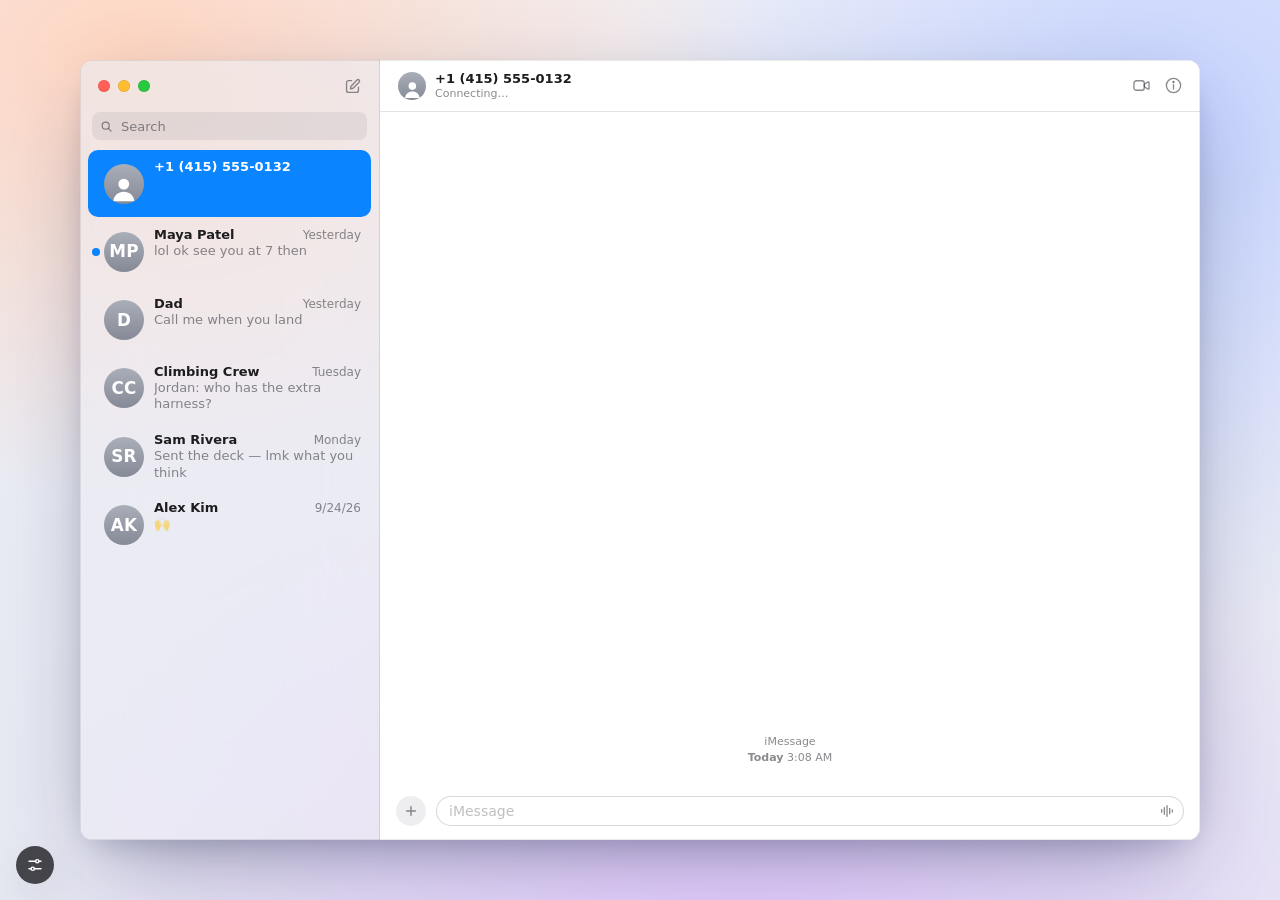
==== commit 312aab51: "Harden the flow against restarts, dropped connections and bad input Found by stress-testing the real" ====
--- a/web/index.html
+++ b/web/index.html
@@ -72,7 +72,7 @@
         <form class="composer mac-composer" data-composer>
           <button type="button" class="round" aria-label="Apps"><svg><use href="#i-plus"/></svg></button>
           <div class="field">
-            <input data-input placeholder="iMessage" autocomplete="off" enterkeyhint="send" aria-label="Message">
+            <input data-input maxlength="4000" placeholder="iMessage" autocomplete="off" enterkeyhint="send" aria-label="Message">
             <button class="send" aria-label="Send"><svg><use href="#i-arrow-up"/></svg></button>
             <span class="mic" aria-hidden="true"><svg><use href="#i-wave"/></svg></span>
           </div>
@@ -135,7 +135,7 @@
         <form class="composer ios-composer" data-composer>
           <button type="button" class="round" aria-label="Apps"><svg><use href="#i-plus"/></svg></button>
           <div class="field">
-            <input data-input placeholder="iMessage" autocomplete="off" enterkeyhint="send" aria-label="Message">
+            <input data-input maxlength="4000" placeholder="iMessage" autocomplete="off" enterkeyhint="send" aria-label="Message">
             <button class="send" aria-label="Send"><svg><use href="#i-arrow-up"/></svg></button>
             <span class="mic" aria-hidden="true"><svg><use href="#i-mic"/></svg></span>
           </div>
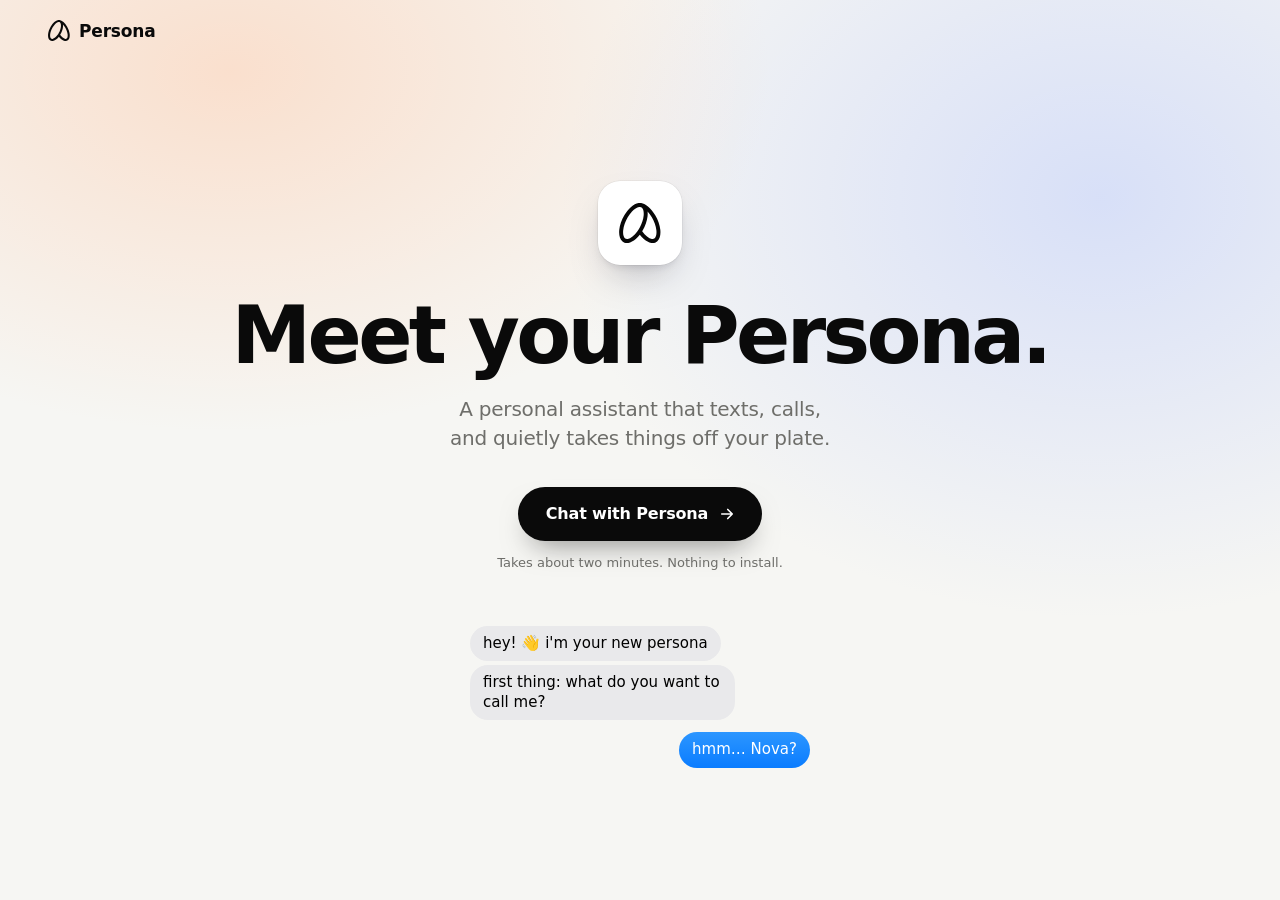
==== commit 79523abd: "Add the Persona landing page and the name → call onboarding flow - A Persona-branded landing page; "" ====
--- a/web/index.html
+++ b/web/index.html
@@ -6,10 +6,10 @@
 <meta name="theme-color" content="#f9f9f9" media="(prefers-color-scheme: light)">
 <meta name="theme-color" content="#161618" media="(prefers-color-scheme: dark)">
 <meta name="apple-mobile-web-app-capable" content="yes">
-<title>Messages</title>
+<title>Persona</title>
 <link rel="stylesheet" href="styles.css">
 </head>
-<body data-layout="auto">
+<body data-layout="auto" data-view="landing">
 
 <svg xmlns="http://www.w3.org/2000/svg" style="display:none">
   <symbol id="i-search" viewBox="0 0 24 24" fill="none" stroke="currentColor" stroke-width="2.2" stroke-linecap="round"><circle cx="10.5" cy="10.5" r="6.5"/><path d="M15.5 15.5 20.5 20.5"/></symbol>
@@ -31,8 +31,28 @@
   <symbol id="i-clock" viewBox="0 0 24 24" fill="none" stroke="currentColor" stroke-width="1.9" stroke-linecap="round"><circle cx="12" cy="12" r="8.5"/><path d="M12 7.5V12l3 2"/></symbol>
   <symbol id="i-bubble" viewBox="0 0 24 24" fill="currentColor"><path d="M12 4c-4.97 0-9 3.36-9 7.5 0 2.36 1.3 4.46 3.34 5.84L5.5 20.5l4.03-1.73c.8.15 1.62.23 2.47.23 4.97 0 9-3.36 9-7.5S16.97 4 12 4z"/></symbol>
   <symbol id="i-mail" viewBox="0 0 24 24" fill="none" stroke="currentColor" stroke-width="1.6" stroke-linejoin="round"><rect x="3" y="5.5" width="18" height="13" rx="2.5"/><path d="M3.8 7.2 12 13l8.2-5.8"/></symbol>
+  <symbol id="i-persona" viewBox="0 0 24 23" fill="currentColor"><path d="M23.6813 15.4245C23.3962 12.7186 22.3617 9.73895 20.768 7.0367C19.646 5.13537 18.3108 3.4873 16.9061 2.27142C15.4653 1.0249 13.9827 0.258395 12.6166 0.0555602C12.4676 0.03353 12.3201 0.0182135 12.1743 0.00924973C11.9735 -0.00308324 11.7777 -0.00308324 11.5851 0.00924973C11.4398 0.0182135 11.2911 0.03353 11.142 0.0555602C9.77668 0.258395 8.29352 1.0249 6.85327 2.27142C5.44828 3.48692 4.11259 5.13499 2.99153 7.0367C1.39776 9.73932 0.363216 12.7186 0.0781778 15.4245C-0.228965 18.339 0.375195 20.6534 1.77981 21.941C2.54317 22.64 3.48969 23 4.54858 23C4.78867 23 5.03514 22.9817 5.28572 22.9443C6.65175 22.7415 8.13505 21.9749 9.57516 20.7285C10.3753 20.036 11.1521 19.2044 11.8803 18.265C12.6077 19.2044 13.3849 20.036 14.1854 20.7285C15.6255 21.9749 17.1088 22.7415 18.4741 22.9443C18.7254 22.9817 18.9715 23 19.2117 23C20.2705 23 21.2167 22.6403 21.9796 21.941C23.3839 20.6537 23.9884 18.339 23.6813 15.4245ZM11.4762 14.8135C11.1713 15.3308 10.8502 15.8239 10.518 16.2893C8.74856 18.7674 6.66262 20.4465 4.95011 20.7012C4.27703 20.801 3.74365 20.6601 3.31889 20.2713C2.46938 19.4932 2.11242 17.8129 2.33941 15.6614C2.59149 13.2704 3.51853 10.6163 4.95161 8.18651C5.69662 6.92314 6.53489 5.80363 7.40124 4.88695C8.78041 3.42789 10.2285 2.48508 11.4777 2.29943C11.5747 2.28486 11.6694 2.27515 11.7612 2.27142C11.7679 2.27067 11.7742 2.26993 11.7811 2.26993C11.811 2.26842 11.8413 2.26768 11.8705 2.26768H11.8882C11.9181 2.26768 11.9485 2.26842 11.9777 2.26993C11.9844 2.26993 11.9908 2.26993 11.9975 2.27142C12.4331 2.29421 12.7991 2.44586 13.1085 2.72863C13.9572 3.50672 14.3142 5.18691 14.088 7.33852C13.8602 9.49651 13.0819 11.87 11.8792 14.0981C11.7503 14.3387 11.6159 14.577 11.4762 14.8135ZM20.4402 20.2713C20.0146 20.6605 19.4812 20.801 18.809 20.7012C17.0961 20.4461 15.0086 18.7674 13.2403 16.2886C13.307 16.1809 13.3718 16.0723 13.4366 15.9632C15.0304 13.2607 16.0648 10.282 16.35 7.57533C16.4522 6.60824 16.4537 5.70688 16.3582 4.88695C17.2246 5.80363 18.0629 6.92314 18.8079 8.18651C20.2398 10.6163 21.1679 13.2704 21.42 15.6614C21.6459 17.8126 21.2889 19.4932 20.4402 20.2713Z"/></symbol>
+  <symbol id="i-arrow-right" viewBox="0 0 24 24" fill="none" stroke="currentColor" stroke-width="2.2" stroke-linecap="round" stroke-linejoin="round"><path d="M5 12h14M13 6l6 6-6 6"/></symbol>
   <symbol id="i-sliders" viewBox="0 0 24 24" fill="none" stroke="currentColor" stroke-width="1.9" stroke-linecap="round"><path d="M4 7h9M17 7h3M4 17h3M11 17h9"/><circle cx="15" cy="7" r="2.2"/><circle cx="9" cy="17" r="2.2"/></symbol>
 </svg>
+
+<section class="landing" data-landing aria-label="Persona">
+  <header class="lp-nav">
+    <span class="lp-brand"><svg><use href="#i-persona"/></svg>Persona</span>
+  </header>
+  <main class="lp-hero">
+    <div class="lp-icon" aria-hidden="true"><svg><use href="#i-persona"/></svg></div>
+    <h1>Meet your Persona.</h1>
+    <p class="lp-lede">A personal assistant that texts, calls, and quietly takes things off your plate.</p>
+    <button class="lp-cta" data-action="start">Chat with Persona<svg><use href="#i-arrow-right"/></svg></button>
+    <p class="lp-note">Takes about two minutes. Nothing to install.</p>
+    <div class="lp-preview" aria-hidden="true">
+      <div class="lp-bubble in">hey! 👋 i'm your new persona</div>
+      <div class="lp-bubble in">first thing: what do you want to call me?</div>
+      <div class="lp-bubble out">hmm… Nova?</div>
+    </div>
+  </main>
+</section>
 
 <div class="stage">
 
--- a/web/styles.css
+++ b/web/styles.css
@@ -655,3 +655,149 @@
 @media (prefers-reduced-motion: reduce) {
   *, *::before, *::after { animation-duration: .01ms !important; animation-iteration-count: 1 !important; transition-duration: .01ms !important; }
 }
+
+/* ─────────────────────────────────────────────────────────────
+   Persona brand avatar
+   ───────────────────────────────────────────────────────────── */
+.avatar.brand {
+  background: linear-gradient(180deg, #ffffff 0%, #ececf0 100%);
+  color: #070707;
+  box-shadow: inset 0 0 0 .5px rgba(0, 0, 0, .1);
+}
+.avatar.brand svg { width: 50%; height: 50%; margin: 0 0 0 2%; }
+
+/* ─────────────────────────────────────────────────────────────
+   Landing
+   ───────────────────────────────────────────────────────────── */
+:root {
+  --lp-bg: #f6f6f3;
+  --lp-ink: #0a0a0a;
+  --lp-muted: #6e6e6a;
+  --lp-line: rgba(10, 10, 10, .08);
+  --lp-glow-a: rgba(255, 196, 160, .45);
+  --lp-glow-b: rgba(170, 190, 255, .4);
+  --lp-cta-bg: #0a0a0a;
+  --lp-cta-ink: #ffffff;
+  --lp-tile: #ffffff;
+}
+:root[data-theme="dark"] {
+  --lp-bg: #0a0a0a;
+  --lp-ink: #f4f4f2;
+  --lp-muted: #9a9a95;
+  --lp-line: rgba(255, 255, 255, .08);
+  --lp-glow-a: rgba(255, 150, 110, .14);
+  --lp-glow-b: rgba(110, 140, 255, .16);
+  --lp-cta-bg: #f4f4f2;
+  --lp-cta-ink: #0a0a0a;
+  --lp-tile: #ffffff;
+}
+@media (prefers-color-scheme: dark) {
+  :root:not([data-theme="light"]) {
+    --lp-bg: #0a0a0a;
+    --lp-ink: #f4f4f2;
+    --lp-muted: #9a9a95;
+    --lp-line: rgba(255, 255, 255, .08);
+    --lp-glow-a: rgba(255, 150, 110, .14);
+    --lp-glow-b: rgba(110, 140, 255, .16);
+    --lp-cta-bg: #f4f4f2;
+    --lp-cta-ink: #0a0a0a;
+    --lp-tile: #ffffff;
+  }
+}
+
+body[data-view="landing"] .stage,
+body[data-view="landing"] .dev { display: none; }
+body[data-view="chat"] .landing { display: none; }
+
+.landing {
+  position: fixed; inset: 0; z-index: 50;
+  overflow-y: auto;
+  display: flex; flex-direction: column;
+  color: var(--lp-ink);
+  background:
+    radial-gradient(900px 600px at 18% 8%, var(--lp-glow-a), transparent 60%),
+    radial-gradient(900px 700px at 86% 22%, var(--lp-glow-b), transparent 60%),
+    var(--lp-bg);
+}
+.landing.leaving { animation: lpout .42s cubic-bezier(.4, 0, .2, 1) forwards; pointer-events: none; }
+@keyframes lpout { to { opacity: 0; transform: scale(.985); filter: blur(4px); } }
+
+.lp-nav {
+  display: flex; align-items: center;
+  padding: max(20px, env(safe-area-inset-top)) clamp(20px, 5vw, 48px) 0;
+}
+.lp-brand { display: inline-flex; align-items: center; gap: 9px; font-size: 17px; font-weight: 600; letter-spacing: -.01em; }
+.lp-brand svg { width: 22px; height: 21px; }
+
+.lp-hero {
+  flex: 1;
+  display: flex; flex-direction: column; align-items: center; justify-content: center;
+  text-align: center;
+  padding: 48px 20px max(40px, env(safe-area-inset-bottom));
+}
+.lp-hero > * { animation: lpin .8s cubic-bezier(.2, .8, .2, 1) both; }
+.lp-hero > :nth-child(2) { animation-delay: .06s; }
+.lp-hero > :nth-child(3) { animation-delay: .12s; }
+.lp-hero > :nth-child(4) { animation-delay: .18s; }
+.lp-hero > :nth-child(5) { animation-delay: .24s; }
+.lp-hero > :nth-child(6) { animation-delay: .34s; }
+@keyframes lpin { from { opacity: 0; transform: translateY(14px); } to { opacity: 1; transform: none; } }
+
+.lp-icon {
+  width: 84px; height: 84px; border-radius: 22px;
+  display: grid; place-items: center;
+  background: var(--lp-tile); color: #070707;
+  box-shadow: 0 0 0 .5px rgba(0, 0, 0, .08), 0 18px 40px -16px rgba(20, 20, 40, .35), 0 4px 10px -4px rgba(20, 20, 40, .15);
+  margin-bottom: 30px;
+}
+.lp-icon svg { width: 42px; height: 40px; }
+
+.lp-hero h1 {
+  margin: 0;
+  font-size: clamp(42px, 7.2vw, 80px);
+  font-weight: 650;
+  letter-spacing: -.045em;
+  line-height: 1.02;
+}
+.lp-lede {
+  margin: 18px 0 0;
+  max-width: 30ch;
+  font-size: clamp(17px, 1.6vw, 20px);
+  line-height: 1.45;
+  color: var(--lp-muted);
+  letter-spacing: -.01em;
+}
+.lp-cta {
+  margin-top: 34px;
+  display: inline-flex; align-items: center; gap: 10px;
+  height: 54px; padding: 0 26px 0 28px;
+  border-radius: 999px;
+  background: var(--lp-cta-bg); color: var(--lp-cta-ink);
+  font-size: 16px; font-weight: 550; letter-spacing: -.01em;
+  box-shadow: 0 14px 30px -14px rgba(10, 10, 10, .55);
+  transition: transform .18s ease, box-shadow .18s ease;
+}
+.lp-cta svg { width: 18px; height: 18px; transition: transform .18s ease; }
+.lp-cta:hover { transform: translateY(-1px); box-shadow: 0 18px 34px -14px rgba(10, 10, 10, .6); }
+.lp-cta:hover svg { transform: translateX(3px); }
+.lp-cta:active { transform: scale(.98); }
+.lp-cta:focus-visible { outline: 2px solid var(--blue); outline-offset: 3px; }
+.lp-note { margin: 14px 0 0; font-size: 13px; color: var(--lp-muted); }
+
+.lp-preview {
+  margin-top: 56px;
+  width: min(340px, 100%);
+  display: flex; flex-direction: column; gap: 4px;
+  font-size: 15px; line-height: 1.3; text-align: left;
+}
+.lp-bubble {
+  max-width: 78%; padding: 8px 13px; border-radius: 18px;
+  animation: lpin .6s cubic-bezier(.2, .8, .2, 1) both;
+}
+.lp-bubble.in { align-self: flex-start; background: #e9e9eb; color: #000; }
+.lp-bubble.out { align-self: flex-end; background: linear-gradient(180deg, #2c96ff, #0a7cff); color: #fff; margin-top: 8px; }
+.lp-bubble:nth-child(1) { animation-delay: .7s; }
+.lp-bubble:nth-child(2) { animation-delay: 1.3s; }
+.lp-bubble:nth-child(3) { animation-delay: 2.1s; }
+:root[data-theme="dark"] .lp-bubble.in { background: #262628; color: #fff; }
+@media (prefers-color-scheme: dark) { :root:not([data-theme="light"]) .lp-bubble.in { background: #262628; color: #fff; } }
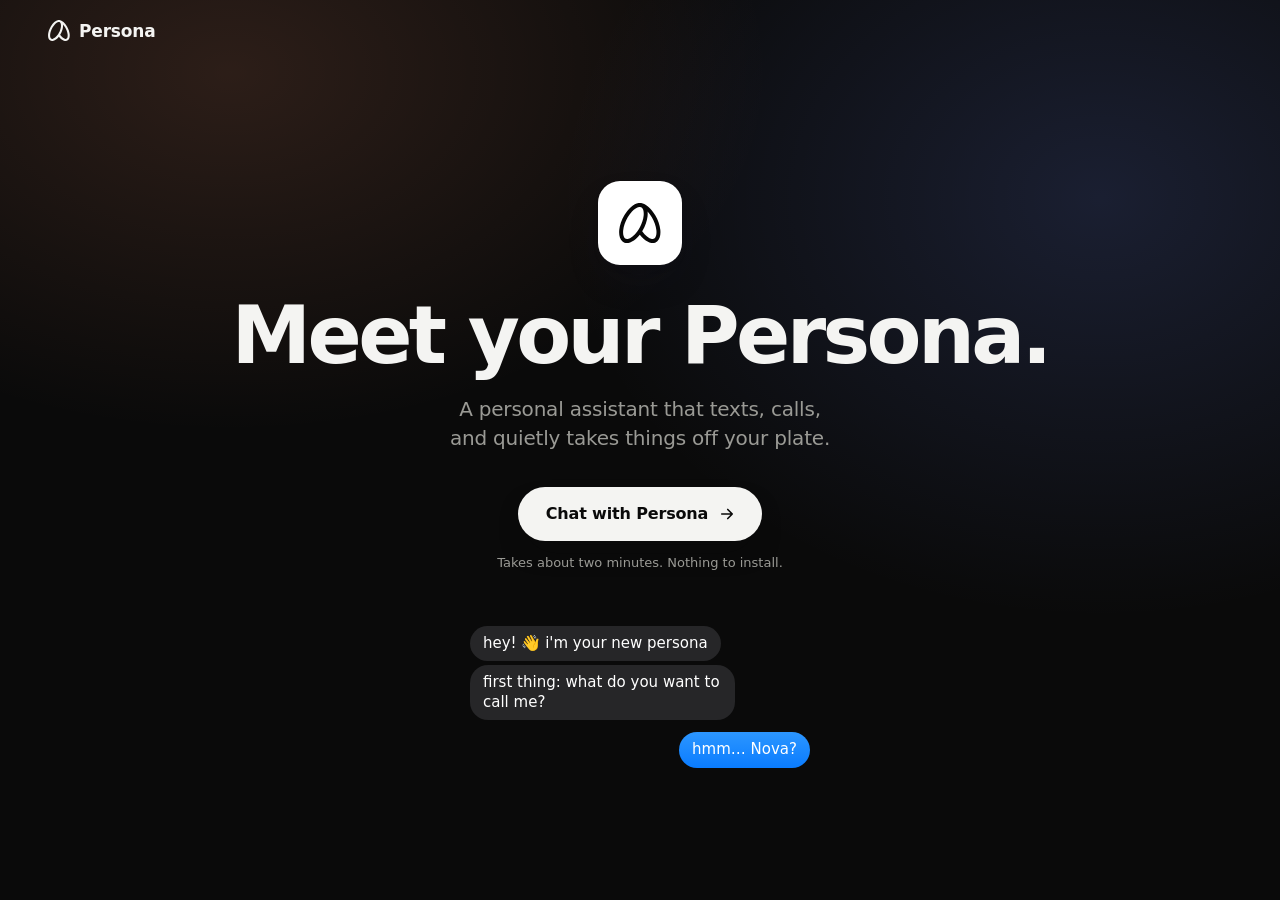
==== commit 3ea7383d: "Drop the shell controls, always dark, keep a restart button The dev panel (layout, appearance, fake " ====
--- a/web/index.html
+++ b/web/index.html
@@ -1,10 +1,9 @@
 <!doctype html>
-<html lang="en">
+<html lang="en" data-theme="dark">
 <head>
 <meta charset="utf-8">
 <meta name="viewport" content="width=device-width, initial-scale=1, viewport-fit=cover, interactive-widget=resizes-content">
-<meta name="theme-color" content="#f9f9f9" media="(prefers-color-scheme: light)">
-<meta name="theme-color" content="#161618" media="(prefers-color-scheme: dark)">
+<meta name="theme-color" content="#161618">
 <meta name="apple-mobile-web-app-capable" content="yes">
 <title>Persona</title>
 <link rel="stylesheet" href="styles.css">
@@ -33,7 +32,7 @@
   <symbol id="i-mail" viewBox="0 0 24 24" fill="none" stroke="currentColor" stroke-width="1.6" stroke-linejoin="round"><rect x="3" y="5.5" width="18" height="13" rx="2.5"/><path d="M3.8 7.2 12 13l8.2-5.8"/></symbol>
   <symbol id="i-persona" viewBox="0 0 24 23" fill="currentColor"><path d="M23.6813 15.4245C23.3962 12.7186 22.3617 9.73895 20.768 7.0367C19.646 5.13537 18.3108 3.4873 16.9061 2.27142C15.4653 1.0249 13.9827 0.258395 12.6166 0.0555602C12.4676 0.03353 12.3201 0.0182135 12.1743 0.00924973C11.9735 -0.00308324 11.7777 -0.00308324 11.5851 0.00924973C11.4398 0.0182135 11.2911 0.03353 11.142 0.0555602C9.77668 0.258395 8.29352 1.0249 6.85327 2.27142C5.44828 3.48692 4.11259 5.13499 2.99153 7.0367C1.39776 9.73932 0.363216 12.7186 0.0781778 15.4245C-0.228965 18.339 0.375195 20.6534 1.77981 21.941C2.54317 22.64 3.48969 23 4.54858 23C4.78867 23 5.03514 22.9817 5.28572 22.9443C6.65175 22.7415 8.13505 21.9749 9.57516 20.7285C10.3753 20.036 11.1521 19.2044 11.8803 18.265C12.6077 19.2044 13.3849 20.036 14.1854 20.7285C15.6255 21.9749 17.1088 22.7415 18.4741 22.9443C18.7254 22.9817 18.9715 23 19.2117 23C20.2705 23 21.2167 22.6403 21.9796 21.941C23.3839 20.6537 23.9884 18.339 23.6813 15.4245ZM11.4762 14.8135C11.1713 15.3308 10.8502 15.8239 10.518 16.2893C8.74856 18.7674 6.66262 20.4465 4.95011 20.7012C4.27703 20.801 3.74365 20.6601 3.31889 20.2713C2.46938 19.4932 2.11242 17.8129 2.33941 15.6614C2.59149 13.2704 3.51853 10.6163 4.95161 8.18651C5.69662 6.92314 6.53489 5.80363 7.40124 4.88695C8.78041 3.42789 10.2285 2.48508 11.4777 2.29943C11.5747 2.28486 11.6694 2.27515 11.7612 2.27142C11.7679 2.27067 11.7742 2.26993 11.7811 2.26993C11.811 2.26842 11.8413 2.26768 11.8705 2.26768H11.8882C11.9181 2.26768 11.9485 2.26842 11.9777 2.26993C11.9844 2.26993 11.9908 2.26993 11.9975 2.27142C12.4331 2.29421 12.7991 2.44586 13.1085 2.72863C13.9572 3.50672 14.3142 5.18691 14.088 7.33852C13.8602 9.49651 13.0819 11.87 11.8792 14.0981C11.7503 14.3387 11.6159 14.577 11.4762 14.8135ZM20.4402 20.2713C20.0146 20.6605 19.4812 20.801 18.809 20.7012C17.0961 20.4461 15.0086 18.7674 13.2403 16.2886C13.307 16.1809 13.3718 16.0723 13.4366 15.9632C15.0304 13.2607 16.0648 10.282 16.35 7.57533C16.4522 6.60824 16.4537 5.70688 16.3582 4.88695C17.2246 5.80363 18.0629 6.92314 18.8079 8.18651C20.2398 10.6163 21.1679 13.2704 21.42 15.6614C21.6459 17.8126 21.2889 19.4932 20.4402 20.2713Z"/></symbol>
   <symbol id="i-arrow-right" viewBox="0 0 24 24" fill="none" stroke="currentColor" stroke-width="2.2" stroke-linecap="round" stroke-linejoin="round"><path d="M5 12h14M13 6l6 6-6 6"/></symbol>
-  <symbol id="i-sliders" viewBox="0 0 24 24" fill="none" stroke="currentColor" stroke-width="1.9" stroke-linecap="round"><path d="M4 7h9M17 7h3M4 17h3M11 17h9"/><circle cx="15" cy="7" r="2.2"/><circle cx="9" cy="17" r="2.2"/></symbol>
+  <symbol id="i-restart" viewBox="0 0 24 24" fill="none" stroke="currentColor" stroke-width="2" stroke-linecap="round" stroke-linejoin="round"><path d="M4.5 12a7.5 7.5 0 1 0 2.2-5.3"/><path d="M4.5 4v4.5H9"/></symbol>
 </svg>
 
 <section class="landing" data-landing aria-label="Persona">
@@ -203,39 +202,7 @@
   </section>
 </div>
 
-<!-- Shell controls (dev only) -->
-<div class="dev" data-dev>
-  <button class="dev-toggle" data-action="dev-toggle" aria-label="Shell controls"><svg><use href="#i-sliders"/></svg></button>
-  <div class="dev-panel">
-    <div class="dev-title">Shell controls</div>
-    <div class="dev-group">
-      <div class="dev-label">Agent</div>
-      <div class="dev-btns">
-        <button class="chip" data-action="dev-msg">Message</button>
-        <button class="chip" data-action="dev-typing">Typing</button>
-        <button class="chip" data-action="dev-card">Gmail link</button>
-        <button class="chip" data-action="dev-ring">Call me</button>
-      </div>
-    </div>
-    <div class="dev-group">
-      <div class="dev-label">Layout</div>
-      <div class="seg" data-seg="layout">
-        <button data-action="layout" data-value="auto">Auto</button>
-        <button data-action="layout" data-value="mac">Mac</button>
-        <button data-action="layout" data-value="iphone">iPhone</button>
-      </div>
-    </div>
-    <div class="dev-group">
-      <div class="dev-label">Appearance</div>
-      <div class="seg" data-seg="theme">
-        <button data-action="theme" data-value="auto">Auto</button>
-        <button data-action="theme" data-value="light">Light</button>
-        <button data-action="theme" data-value="dark">Dark</button>
-      </div>
-    </div>
-    <button class="chip wide" data-action="dev-reset">Restart onboarding</button>
-  </div>
-</div>
+<button class="restart" data-action="restart" aria-label="Restart onboarding"><svg><use href="#i-restart"/></svg>Restart onboarding</button>
 
 <audio data-remote-audio autoplay playsinline hidden></audio>
 <script src="app.js"></script>
--- a/web/styles.css
+++ b/web/styles.css
@@ -244,7 +244,7 @@
 .bubble.callrec { display: flex; align-items: center; gap: 10px; cursor: pointer; }
 .cr-icon { width: 32px; height: 32px; border-radius: 50%; background: var(--green); color: #fff; display: grid; place-items: center; flex: none; }
 .cr-icon svg { width: 17px; height: 17px; }
-.callrec.missed .cr-icon, .callrec.declined .cr-icon { background: var(--red); }
+.callrec.missed .cr-icon, .callrec.declined .cr-icon, .callrec.silenced .cr-icon { background: var(--red); }
 .cr-text { display: flex; flex-direction: column; line-height: 1.22; white-space: nowrap; }
 .cr-text b { font-weight: 600; }
 .cr-text small { font-size: .8em; color: var(--text-2); font-variant-numeric: tabular-nums; }
@@ -619,37 +619,25 @@
 }
 
 /* ─────────────────────────────────────────────────────────────
-   Shell controls
+   Restart onboarding
    ───────────────────────────────────────────────────────────── */
-.dev {
+.restart {
   position: fixed; left: 16px; bottom: 16px; z-index: 100;
-  display: flex; flex-direction: column-reverse; align-items: flex-start; gap: 8px;
-  font-size: 12px; color: #fff;
-}
-.dev-toggle, .dev-panel {
+  display: flex; align-items: center; gap: 6px;
+  padding: 8px 13px 8px 11px; border-radius: 999px;
+  font-size: 12px; font-weight: 500; color: #fff;
   background: rgba(24, 24, 28, .78);
   -webkit-backdrop-filter: blur(24px) saturate(1.6);
   backdrop-filter: blur(24px) saturate(1.6);
   box-shadow: 0 0 0 .5px rgba(255, 255, 255, .12), 0 16px 40px -12px rgba(0, 0, 0, .5);
-}
-.dev-toggle { width: 38px; height: 38px; border-radius: 50%; display: grid; place-items: center; color: #fff; }
-.dev-toggle svg { width: 18px; height: 18px; }
-.dev-panel { display: none; width: 252px; padding: 12px; border-radius: 16px; }
-.dev.open .dev-panel { display: block; animation: fadein .2s ease both; }
-.dev-title { font-size: 13px; font-weight: 600; margin-bottom: 10px; }
-.dev-group { margin-bottom: 11px; }
-.dev-label { font-size: 10px; text-transform: uppercase; letter-spacing: .08em; opacity: .5; margin-bottom: 6px; font-weight: 600; }
-.dev-btns { display: flex; flex-wrap: wrap; gap: 6px; }
-.chip { padding: 5px 10px; border-radius: 8px; background: rgba(255, 255, 255, .1); transition: background .15s; }
-.chip:hover { background: rgba(255, 255, 255, .18); }
-.chip.wide { width: 100%; padding: 7px; }
-.seg { display: flex; padding: 2px; border-radius: 9px; background: rgba(255, 255, 255, .08); }
-.seg button { flex: 1; padding: 5px 0; border-radius: 7px; transition: background .15s; }
-.seg button.on { background: rgba(255, 255, 255, .22); font-weight: 600; }
+  transition: background .15s;
+}
+.restart:hover { background: rgba(44, 44, 50, .85); }
+.restart svg { width: 14px; height: 14px; }
 
 @media (max-width: 859.98px) {
-  .dev { left: auto; right: 10px; bottom: auto; top: calc(env(safe-area-inset-top) + 118px); flex-direction: column; align-items: flex-end; }
-  .dev-toggle { width: 34px; height: 34px; opacity: .8; }
+  .restart { left: auto; right: 10px; bottom: auto; top: calc(env(safe-area-inset-top) + 118px); padding: 8px; opacity: .8; font-size: 0; gap: 0; }
+  .restart svg { width: 16px; height: 16px; }
 }
 
 @media (prefers-reduced-motion: reduce) {
@@ -706,7 +694,7 @@
 }
 
 body[data-view="landing"] .stage,
-body[data-view="landing"] .dev { display: none; }
+body[data-view="landing"] .restart { display: none; }
 body[data-view="chat"] .landing { display: none; }
 
 .landing {
@@ -801,3 +789,20 @@
 .lp-bubble:nth-child(3) { animation-delay: 2.1s; }
 :root[data-theme="dark"] .lp-bubble.in { background: #262628; color: #fff; }
 @media (prefers-color-scheme: dark) { :root:not([data-theme="light"]) .lp-bubble.in { background: #262628; color: #fff; } }
+
+.event a { color: var(--blue); text-decoration: none; font-weight: 600; }
+.event a:hover { text-decoration: underline; }
+
+/* Contact card (a vCard attachment): saving it lets Persona's calls ring */
+.bubble.contactcard { padding: 0 !important; overflow: hidden; width: min(250px, 75%); white-space: normal; }
+.msg .bubble.contactcard::before, .msg .bubble.contactcard::after { display: none; }
+.cc-top { display: flex; align-items: center; gap: 10px; padding: 10px 12px; }
+.cc-text { display: flex; flex-direction: column; line-height: 1.25; min-width: 0; }
+.cc-text b { font-weight: 600; overflow: hidden; text-overflow: ellipsis; white-space: nowrap; }
+.cc-text small { font-size: .78em; color: var(--text-2); }
+.cc-add {
+  display: block; width: 100%; padding: 9px 12px; border-top: .5px solid var(--sep);
+  color: var(--blue); font-weight: 600; font-size: .92em; text-align: center; transition: background .15s;
+}
+.cc-add:hover:not([disabled]) { background: var(--fill); }
+.cc-add[disabled] { color: var(--text-2); cursor: default; }
